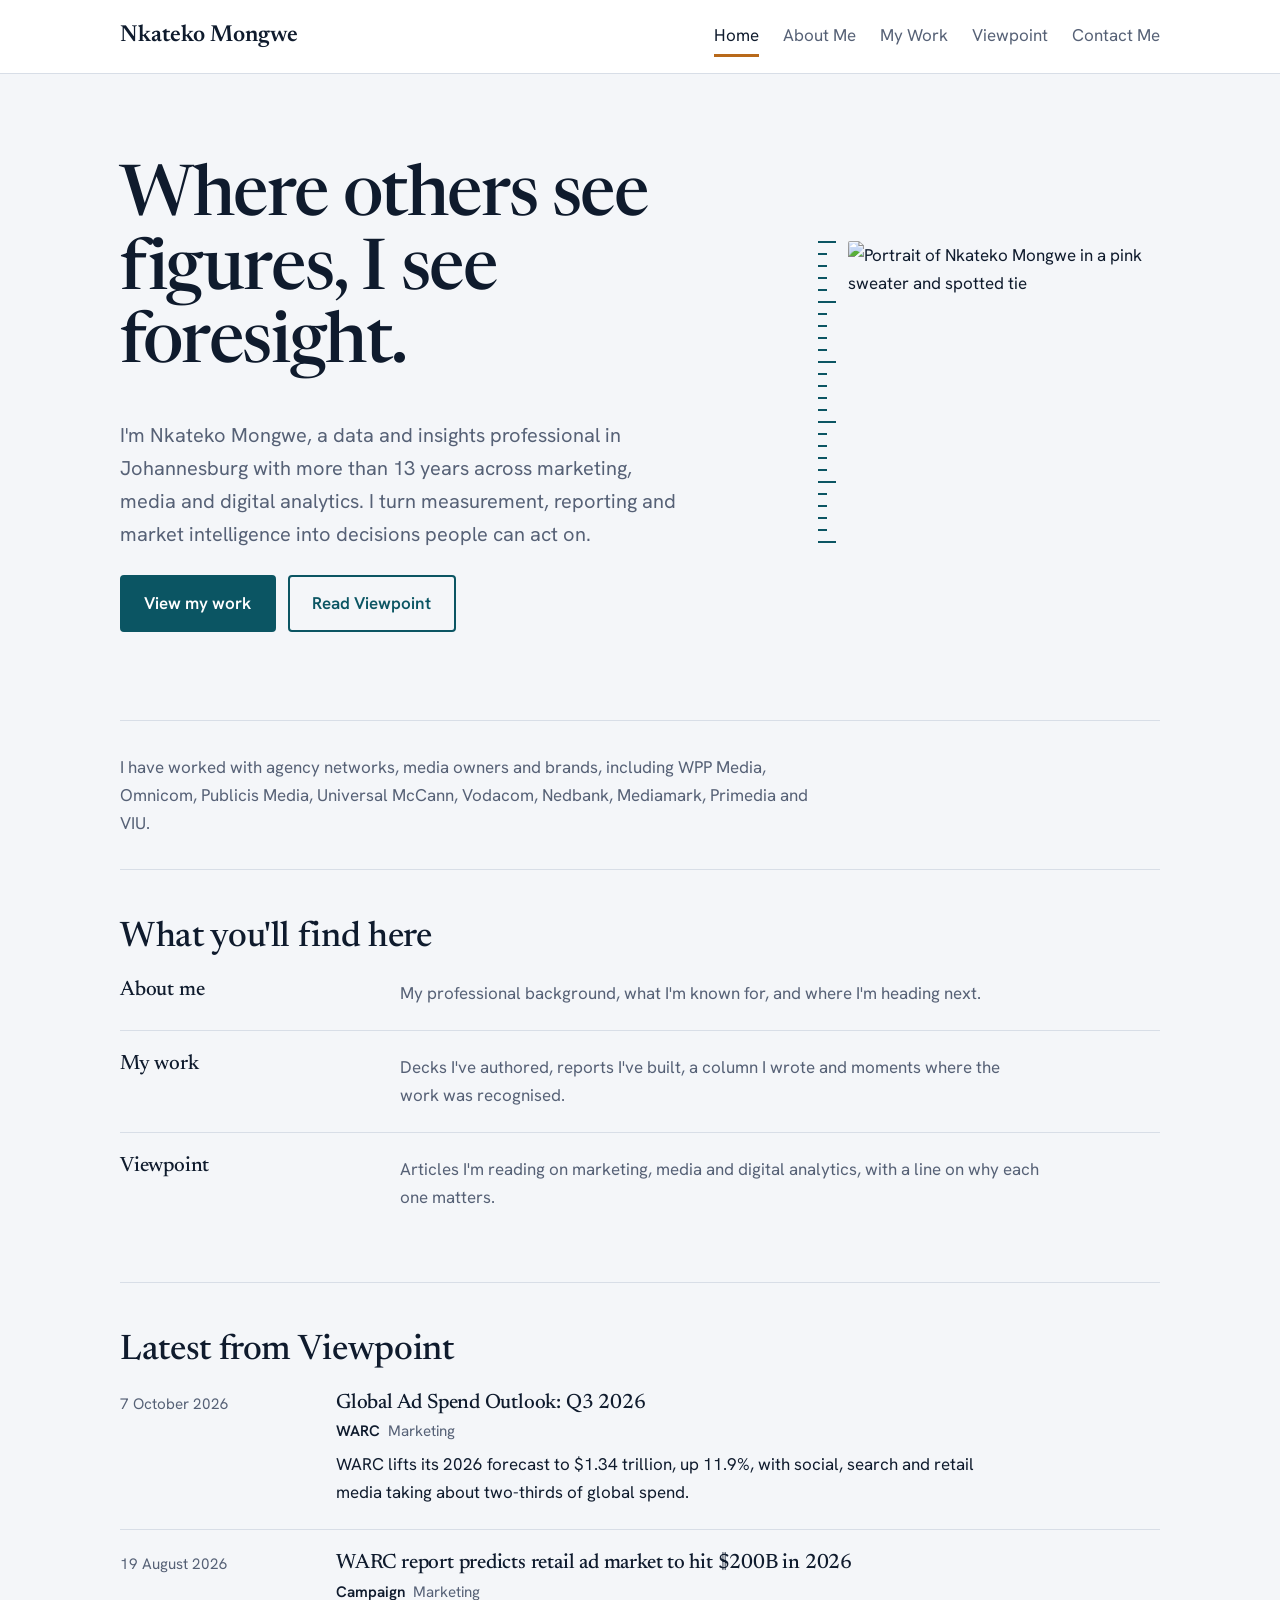
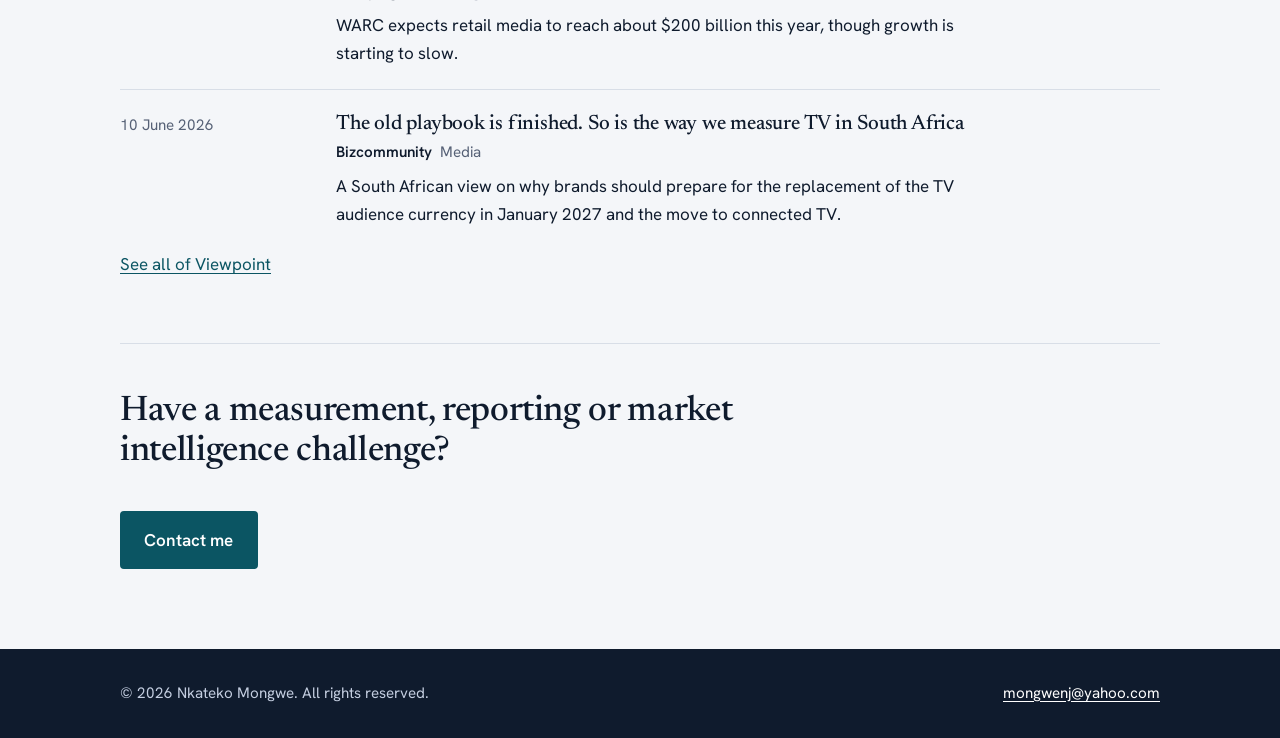
==== index.html @ 5703eab3 "Add files via upload" ====
<!DOCTYPE html>
<html lang="en">
<head>
  <meta charset="UTF-8">
  <meta name="viewport" content="width=device-width, initial-scale=1">
  <!-- Google tag (gtag.js) -->
  <script async src="https://www.googletagmanager.com/gtag/js?id=G-7LT1C69LMJ"></script>
  <script>
    window.dataLayer = window.dataLayer || [];
    function gtag(){dataLayer.push(arguments);}
    gtag('js', new Date());

    gtag('config', 'G-7LT1C69LMJ');
  </script>
  <title>Nkateko Mongwe | Data and insights professional</title>
  <meta name="description" content="Nkateko Mongwe is a data and insights professional with more than 13 years across marketing, media and digital analytics, based in Johannesburg.">
  <link rel="icon" href="data:image/svg+xml,%3Csvg xmlns='http://www.w3.org/2000/svg' viewBox='0 0 64 64'%3E%3Crect width='64' height='64' rx='10' fill='%230B5563'/%3E%3Ctext x='32' y='43' font-family='Georgia,serif' font-size='30' font-weight='700' text-anchor='middle' fill='white'%3ENM%3C/text%3E%3C/svg%3E">
  <link rel="preconnect" href="https://fonts.googleapis.com">
  <link rel="preconnect" href="https://fonts.gstatic.com" crossorigin>
  <link href="https://fonts.googleapis.com/css2?family=Hanken+Grotesk:wght@400;500;600&family=Newsreader:opsz,wght@6..72,400;6..72,500;6..72,600&display=swap" rel="stylesheet">
  <link rel="stylesheet" href="style.css">
  <script src="articles.js" defer></script>
  <script src="main.js" defer></script>
</head>
<body>
  <a class="skip-link" href="#main">Skip to content</a>
  <header class="site-header">
    <div class="wrap">
      <a class="brand" href="index.html">Nkateko Mongwe</a>
      <nav class="site-nav" aria-label="Main">
        <a href="index.html" aria-current="page">Home</a>
        <a href="about.html">About Me</a>
        <a href="work.html">My Work</a>
        <a href="viewpoint.html">Viewpoint</a>
        <a href="contact.html">Contact Me</a>
      </nav>
    </div>
  </header>

  <main id="main">

    <section class="wrap hero">
      <div>
        <h1>Where others see figures, I see foresight.</h1>
        <p class="lead">I'm Nkateko Mongwe, a data and insights professional in Johannesburg with more than 13 years across marketing, media and digital analytics. I turn measurement, reporting and market intelligence into decisions people can act on.</p>
        <div class="actions">
          <a class="button" href="work.html">View my work</a>
          <a class="button secondary" href="viewpoint.html">Read Viewpoint</a>
        </div>
      </div>
      <figure class="portrait">
        <img src="images/nkateko-headshot.jpg" width="741" height="741" alt="Portrait of Nkateko Mongwe in a pink sweater and spotted tie">
      </figure>
    </section>

    <section class="section tight wrap">
      <p class="worked-with">I have worked with agency networks, media owners and brands, including WPP Media, Omnicom, Publicis Media, Universal McCann, Vodacom, Nedbank, Mediamark, Primedia and VIU.</p>
    </section>

    <section class="section wrap">
      <h2>What you'll find here</h2>
      <ul class="rows">
        <li>
          <h3><a href="about.html">About me</a></h3>
          <p>My professional background, what I'm known for, and where I'm heading next.</p>
        </li>
        <li>
          <h3><a href="work.html">My work</a></h3>
          <p>Decks I've authored, reports I've built, a column I wrote and moments where the work was recognised.</p>
        </li>
        <li>
          <h3><a href="viewpoint.html">Viewpoint</a></h3>
          <p>Articles I'm reading on marketing, media and digital analytics, with a line on why each one matters.</p>
        </li>
      </ul>
    </section>

    <section class="section wrap">
      <h2>Latest from Viewpoint</h2>
      <ul class="article-list" data-articles data-limit="3"></ul>
      <noscript><p><a href="viewpoint.html">Browse all articles on Viewpoint</a></p></noscript>
      <p><a href="viewpoint.html">See all of Viewpoint</a></p>
    </section>

    <section class="section wrap cta">
      <h2>Have a measurement, reporting or market intelligence challenge?</h2>
      <div class="actions"><a class="button" href="contact.html">Contact me</a></div>
    </section>

  </main>

  <footer class="site-footer">
    <div class="wrap">
      <p>&copy; <span id="year">2026</span> Nkateko Mongwe. All rights reserved.</p>
      <p><a href="mailto:mongwenj@yahoo.com">mongwenj@yahoo.com</a></p>
    </div>
  </footer>
</body>
</html>
---- style.css ----
:root {
  --ink: #0f1b2d;
  --paper: #f4f6f9;
  --white: #ffffff;
  --teal: #0b5563;
  --teal-dark: #083f4a;
  --slate: #566176;
  --line: #d8dee7;
  --ochre: #b8691a;
}

* { box-sizing: border-box; }

@media (prefers-reduced-motion: no-preference) {
  html { scroll-behavior: smooth; }
}

body {
  margin: 0;
  background: var(--paper);
  color: var(--ink);
  font-family: "Hanken Grotesk", system-ui, -apple-system, "Segoe UI", sans-serif;
  font-size: 1.0625rem;
  line-height: 1.65;
}

h1, h2, h3 {
  font-family: "Newsreader", Georgia, "Times New Roman", serif;
  font-weight: 500;
  letter-spacing: -0.01em;
  line-height: 1.12;
  margin: 0 0 0.5em;
}

h1 { font-size: clamp(2.5rem, 6.2vw, 4.4rem); line-height: 1.05; letter-spacing: -0.02em; }
h2 { font-size: clamp(1.65rem, 3.4vw, 2.2rem); }
h3 { font-size: 1.3rem; }

p { margin: 0 0 1em; max-width: 64ch; }

a { color: var(--teal); text-underline-offset: 3px; }
a:hover { color: var(--teal-dark); }

:focus-visible {
  outline: 3px solid var(--teal);
  outline-offset: 3px;
  border-radius: 2px;
}

.wrap { width: min(100% - 2.5rem, 1040px); margin-inline: auto; }

.skip-link {
  position: absolute;
  left: 1rem;
  top: -4rem;
  background: var(--ink);
  color: var(--white);
  padding: 0.6rem 1rem;
  z-index: 10;
}
.skip-link:focus { top: 1rem; color: var(--white); }

.visually-hidden {
  position: absolute;
  width: 1px; height: 1px;
  overflow: hidden;
  clip: rect(0 0 0 0);
  white-space: nowrap;
}

/* Header */
.site-header { background: var(--white); border-bottom: 1px solid var(--line); }

.site-header .wrap {
  display: flex;
  flex-wrap: wrap;
  align-items: center;
  justify-content: space-between;
  gap: 0.5rem 2rem;
  padding-block: 1rem;
}

.brand {
  font-family: "Newsreader", Georgia, serif;
  font-weight: 600;
  font-size: 1.45rem;
  color: var(--ink);
  text-decoration: none;
}

.site-nav { display: flex; flex-wrap: wrap; gap: 0.25rem 1.5rem; }

.site-nav a {
  color: var(--slate);
  text-decoration: none;
  padding-block: 0.3rem;
  border-bottom: 3px solid transparent;
}
.site-nav a:hover { color: var(--ink); }
.site-nav a[aria-current="page"] { color: var(--ink); border-bottom-color: var(--ochre); }

/* Hero */
.hero {
  display: grid;
  gap: 2.5rem;
  align-items: center;
  padding-block: clamp(2.5rem, 7vw, 5.5rem);
}

@media (min-width: 840px) {
  .hero { grid-template-columns: 1.3fr 0.7fr; gap: 4rem; }
}

.lead { font-size: 1.25rem; color: var(--slate); max-width: 52ch; }

.actions { display: flex; flex-wrap: wrap; gap: 0.75rem; margin-top: 1.5rem; }

.button {
  display: inline-block;
  background: var(--teal);
  color: var(--white);
  font: inherit;
  font-weight: 600;
  padding: 0.8rem 1.4rem;
  border: 2px solid var(--teal);
  border-radius: 4px;
  text-decoration: none;
  cursor: pointer;
}
.button:hover { background: var(--teal-dark); border-color: var(--teal-dark); color: var(--white); }

.button.secondary { background: transparent; color: var(--teal); }
.button.secondary:hover { background: var(--teal); color: var(--white); }

/* Portrait with a measuring-rule edge */
.portrait { position: relative; margin: 0; padding-left: 30px; }

.portrait::before,
.portrait::after {
  content: "";
  position: absolute;
  left: 0;
  top: 0;
  bottom: 0;
}
.portrait::before {
  width: 9px;
  background: repeating-linear-gradient(to bottom, var(--teal) 0 2px, transparent 2px 12px);
}
.portrait::after {
  width: 18px;
  background: repeating-linear-gradient(to bottom, var(--teal) 0 2px, transparent 2px 60px);
}

.portrait img { display: block; width: 100%; height: auto; border-radius: 2px; }

/* Sections */
.section { padding-block: 3rem; border-top: 1px solid var(--line); }
.section.tight { padding-block: 2rem; }

.page-title { padding-block: clamp(2.5rem, 6vw, 4.5rem) 2rem; }

.about-intro {
  display: grid;
  gap: 2.5rem;
  align-items: start;
  padding-block: clamp(2.5rem, 6vw, 4.5rem) 3rem;
}
@media (min-width: 840px) {
  .about-intro { grid-template-columns: 1.3fr 0.7fr; gap: 4rem; }
}

.worked-with { color: var(--slate); max-width: 70ch; margin: 0; }

.rows { margin: 0; padding: 0; list-style: none; }

.rows > li {
  display: grid;
  gap: 0.25rem 2.5rem;
  padding-block: 1.4rem;
  border-top: 1px solid var(--line);
}
.rows > li:first-child { border-top: 0; padding-top: 0.25rem; }
.rows h3 { margin: 0; }
.rows h3 a { color: var(--ink); text-decoration: none; }
.rows h3 a:hover { color: var(--teal); text-decoration: underline; }
.rows p { margin: 0; color: var(--slate); }
.rows p + p { margin-top: 0.75rem; }

@media (min-width: 720px) {
  .rows > li { grid-template-columns: 15rem 1fr; }
}

/* Career timeline (a real sequence, so dates lead) */
.timeline { margin: 0; padding: 0; list-style: none; }

.timeline > li {
  display: grid;
  gap: 0.2rem 2.5rem;
  padding-block: 1.1rem;
  border-top: 1px solid var(--line);
}
.timeline > li:first-child { border-top: 0; padding-top: 0.25rem; }
.timeline .when { color: var(--slate); font-size: 0.95rem; }
.timeline h3 { font-size: 1.15rem; margin: 0 0 0.15rem; }
.timeline p { margin: 0; color: var(--slate); }

@media (min-width: 720px) {
  .timeline > li { grid-template-columns: 11rem 1fr; }
}

details { margin-top: 0.5rem; }
details summary {
  cursor: pointer;
  font-weight: 600;
  color: var(--teal);
  padding-block: 0.75rem;
}
details[open] summary { margin-bottom: 0.25rem; }

/* Feature (deck) */
.feature { display: grid; gap: 2rem; align-items: start; }
@media (min-width: 840px) { .feature { grid-template-columns: 1fr 1fr; gap: 3rem; } }
.feature img {
  display: block;
  width: 100%;
  height: auto;
  border: 1px solid var(--line);
  border-radius: 2px;
}

/* Viewpoint */
.filters { display: flex; flex-wrap: wrap; gap: 0.5rem; margin: 0 0 1.5rem; }

.filters button {
  font: inherit;
  font-size: 0.95rem;
  color: var(--ink);
  background: var(--white);
  border: 1px solid #b5bfcd;
  border-radius: 999px;
  padding: 0.35rem 1rem;
  cursor: pointer;
}
.filters button[aria-pressed="true"] { background: var(--teal); border-color: var(--teal); color: var(--white); }

.article-list { margin: 0; padding: 0; list-style: none; }

.article {
  display: grid;
  gap: 0.2rem 2.5rem;
  padding-block: 1.4rem;
  border-top: 1px solid var(--line);
}
.article:first-child { border-top: 0; padding-top: 0.25rem; }
.article time, .article .undated { color: var(--slate); font-size: 0.95rem; }
.article h3 { margin: 0 0 0.25rem; }
.article h3 a { color: var(--ink); text-decoration: none; }
.article h3 a:hover { color: var(--teal); text-decoration: underline; }
.article .meta { margin: 0 0 0.4rem; color: var(--slate); font-size: 0.95rem; }
.article .meta strong { color: var(--ink); font-weight: 600; margin-right: 0.5rem; }
.article .note { margin: 0; }

@media (min-width: 720px) {
  .article { grid-template-columns: 11rem 1fr; }
}

.source-links { columns: 2 14rem; column-gap: 2rem; margin: 0; padding: 0; list-style: none; }
.source-links li { padding-block: 0.2rem; break-inside: avoid; }

/* Contact */
.contact-grid { display: grid; gap: 3rem; }
@media (min-width: 840px) { .contact-grid { grid-template-columns: 0.8fr 1.2fr; gap: 4rem; } }

.details { margin: 0; display: grid; gap: 1rem; }
.details dt { color: var(--slate); font-size: 0.95rem; }
.details dd { margin: 0; font-size: 1.15rem; }

form { display: grid; gap: 1.25rem; max-width: 36rem; }
label { display: grid; gap: 0.35rem; font-weight: 600; }

input, textarea, select {
  font: inherit;
  font-weight: 400;
  color: var(--ink);
  background: var(--white);
  border: 1px solid #aab4c3;
  border-radius: 4px;
  padding: 0.7rem 0.85rem;
  width: 100%;
}
textarea { min-height: 9rem; resize: vertical; }

.note-small { color: var(--slate); font-size: 0.95rem; }

/* Call to action */
.cta { display: grid; gap: 1rem; }
.cta h2 { margin: 0; max-width: 34ch; }

/* Footer */
.site-footer {
  margin-top: 2rem;
  background: var(--ink);
  color: #c4cee0;
  padding-block: 2rem;
  font-size: 0.95rem;
}
.site-footer .wrap { display: flex; flex-wrap: wrap; justify-content: space-between; gap: 0.75rem 2rem; }
.site-footer p { margin: 0; max-width: none; }
.site-footer a { color: var(--white); }
.site-footer a:hover { color: #9fd3dc; }
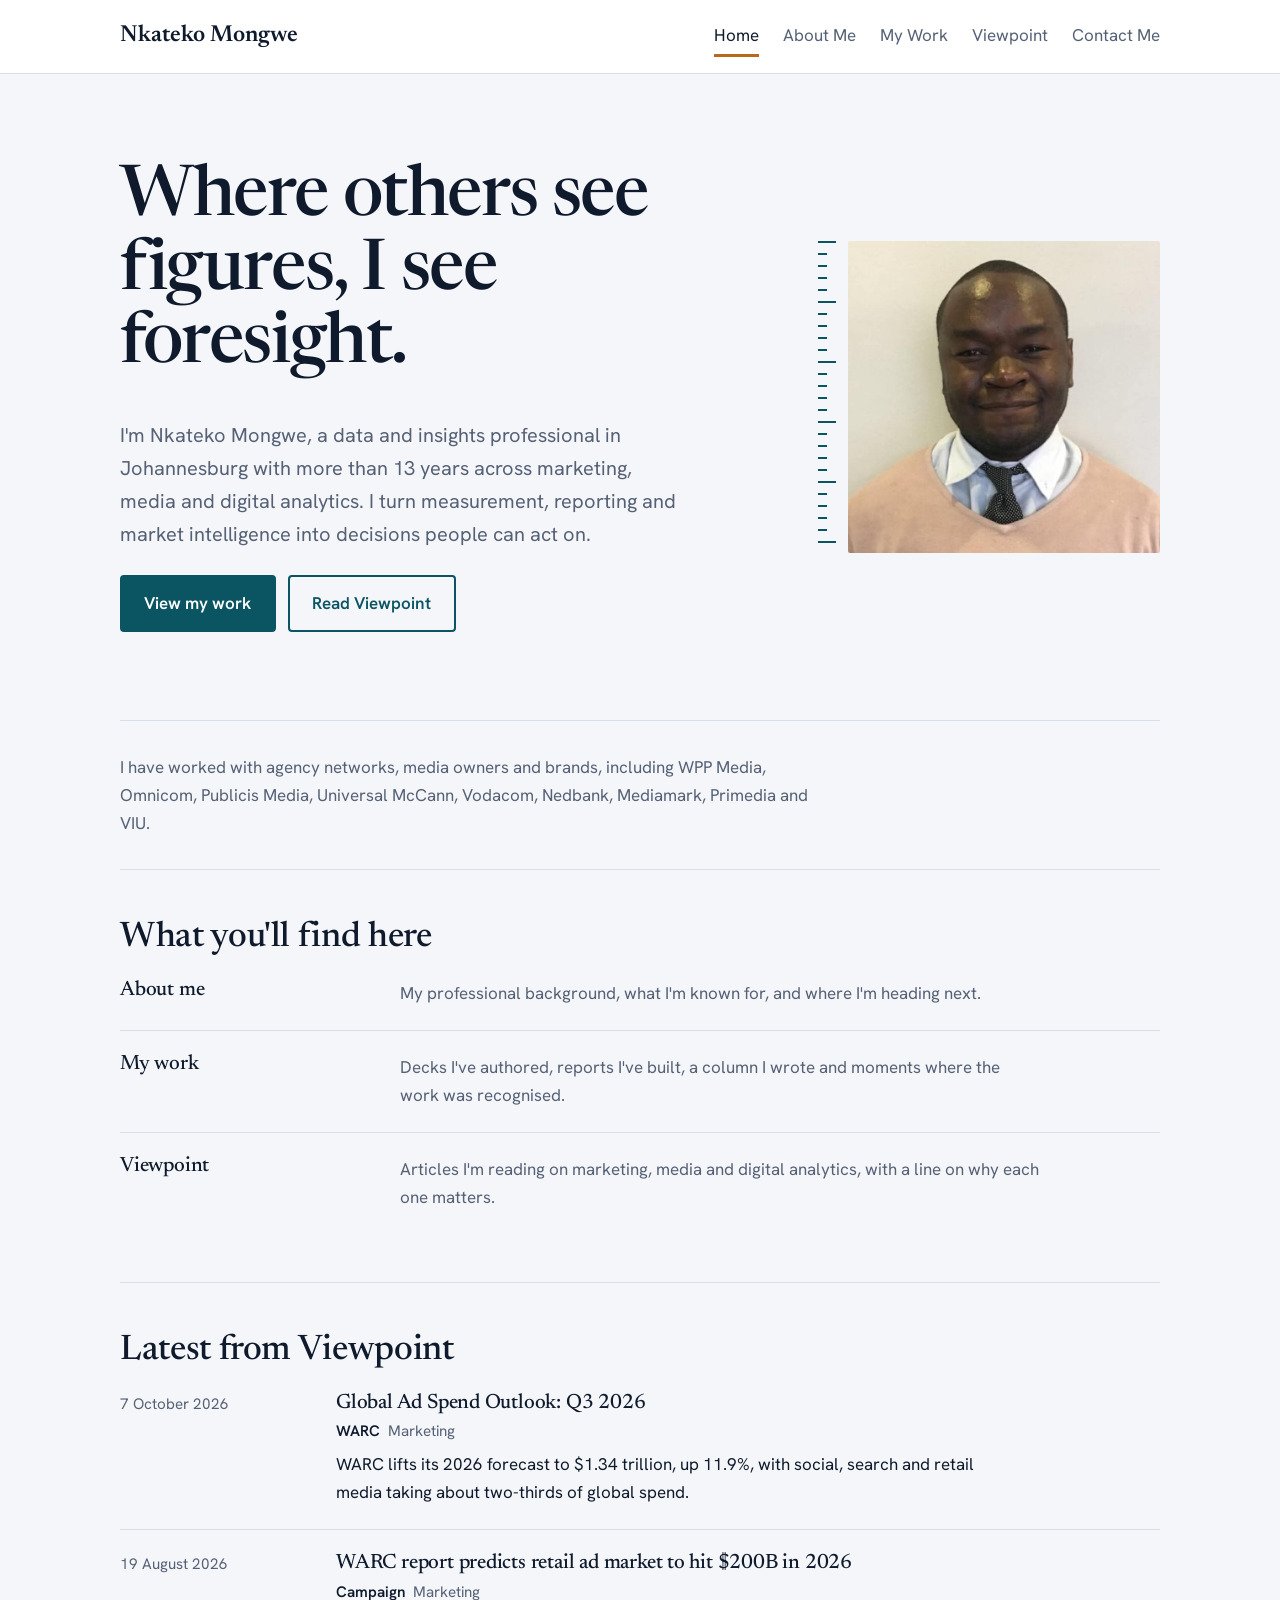
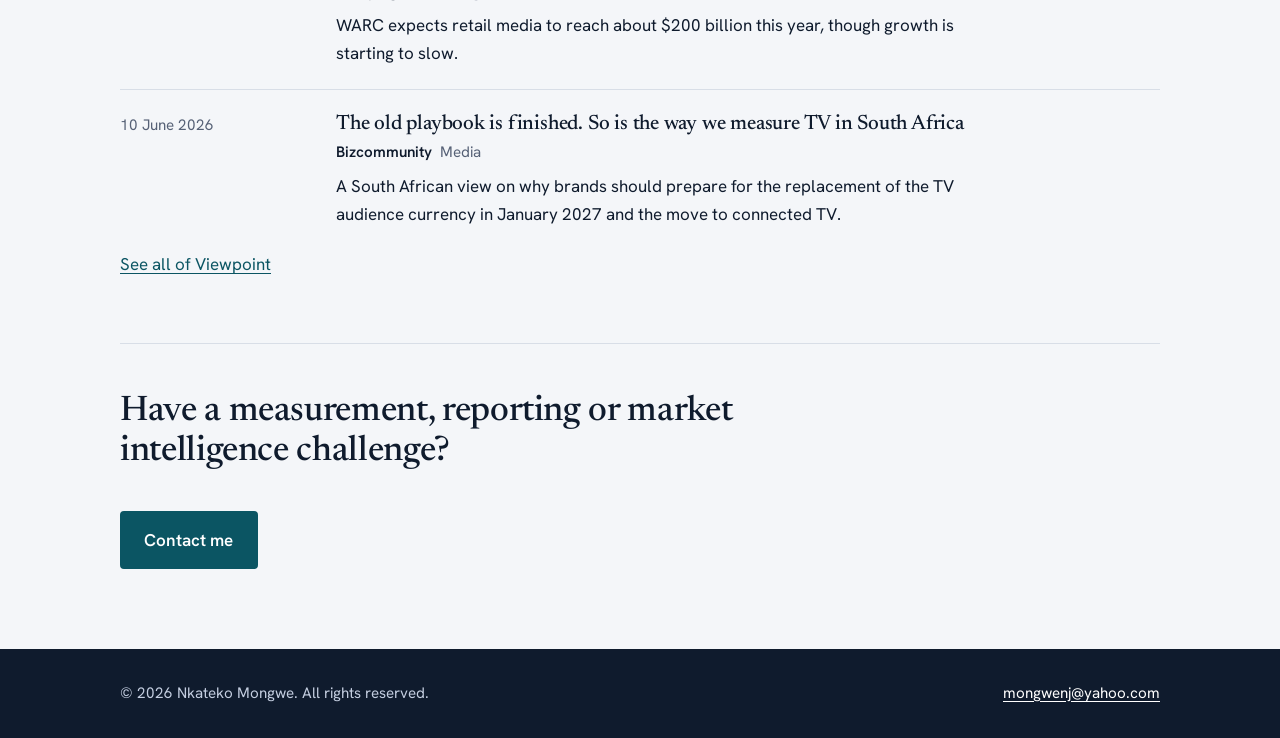
==== commit d15a3fd3: "Update index.html" ====
--- a/index.html
+++ b/index.html
@@ -49,7 +49,7 @@
         </div>
       </div>
       <figure class="portrait">
-        <img src="images/nkateko-headshot.jpg" width="741" height="741" alt="Portrait of Nkateko Mongwe in a pink sweater and spotted tie">
+        <img src="nkateko-headshot.jpg" width="741" height="741" alt="Portrait of Nkateko Mongwe in a pink sweater and spotted tie">
       </figure>
     </section>
 
